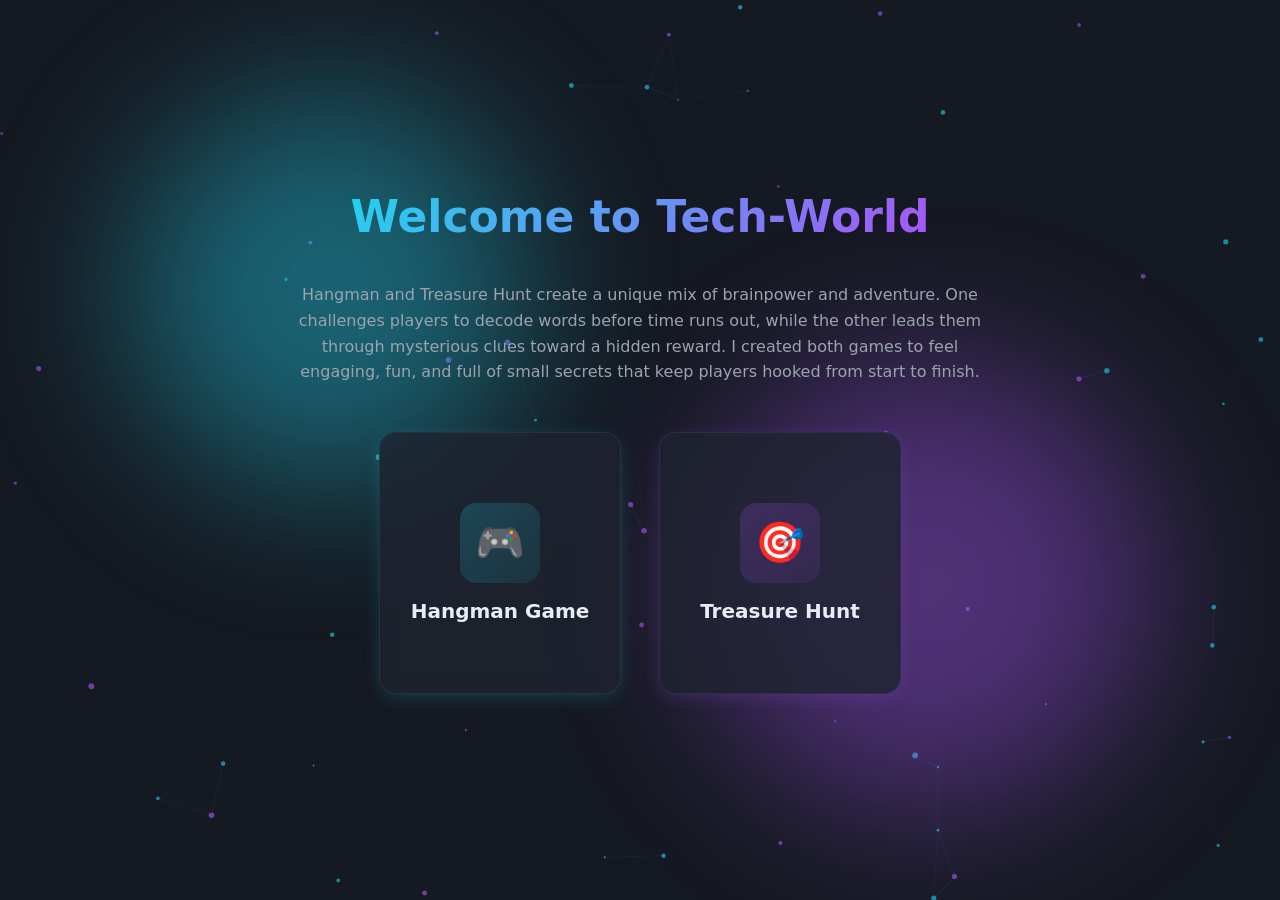
==== index.html @ 756ce025 "added all files" ====
<!DOCTYPE html>
<html lang="en">
<head>
  <meta charset="UTF-8">
  <meta name="viewport" content="width=device-width, initial-scale=1.0">
  <title>Game Selection</title>
  <style>
    * {
      margin: 0;
      padding: 0;
      box-sizing: border-box;
    }

    body {
      min-height: 100vh;
      background: #151921;
      display: flex;
      flex-direction: column;
      align-items: center;
      justify-content: center;
      font-family: 'Segoe UI', system-ui, sans-serif;
      color: #e8ecf4;
      overflow-x: hidden;
      position: relative;
    }

    /* Background canvas for particle effects */
    #particles-canvas {
      position: fixed;
      top: 0;
      left: 0;
      width: 100%;
      height: 100%;
      z-index: 0;
      pointer-events: none;
    }

    /* Glowing orbs */
    .glow-orb {
      position: fixed;
      border-radius: 50%;
      filter: blur(80px);
      opacity: 0.4;
      pointer-events: none;
      z-index: 0;
    }

    .glow-orb.cyan {
      width: 300px;
      height: 300px;
      background: #22d3ee;
      top: 10%;
      left: 10%;
      animation: pulse-cyan 4s ease-in-out infinite;
    }

    .glow-orb.purple {
      width: 350px;
      height: 350px;
      background: #a855f7;
      bottom: 10%;
      right: 10%;
      animation: pulse-purple 5s ease-in-out infinite;
    }

    @keyframes pulse-cyan {
      0%, 100% { transform: scale(1); opacity: 0.3; }
      50% { transform: scale(1.2); opacity: 0.5; }
    }

    @keyframes pulse-purple {
      0%, 100% { transform: scale(1); opacity: 0.3; }
      50% { transform: scale(1.15); opacity: 0.45; }
    }

    /* Content wrapper */
    .content {
      position: relative;
      z-index: 1;
      display: flex;
      flex-direction: column;
      align-items: center;
      justify-content: center;
      padding: 1rem;
      width: 100%;
      max-width: 800px;
    }

    h1 {
      font-size: 1.75rem;
      font-weight: 700;
      margin-bottom: 1.5rem;
      background: linear-gradient(135deg, #22d3ee, #a855f7);
      -webkit-background-clip: text;
      -webkit-text-fill-color: transparent;
      background-clip: text;
      text-align: center;
    }

    .description {
      text-align: center;
      color: #9ca3af;
      line-height: 1.6;
      margin-bottom: 2rem;
      padding: 0 1rem;
      font-size: 0.875rem;
    }

    .games-container {
      display: flex;
      gap: 1.5rem;
      flex-wrap: wrap;
      justify-content: center;
      padding: 1rem;
      width: 100%;
    }

    .game-card {
      width: 100%;
      max-width: 280px;
      height: 200px;
      background: rgba(30, 36, 48, 0.8);
      backdrop-filter: blur(10px);
      border-radius: 1rem;
      display: flex;
      flex-direction: column;
      align-items: center;
      justify-content: center;
      gap: 1rem;
      cursor: pointer;
      text-decoration: none;
      color: #e8ecf4;
      box-shadow: 0 0 0 1px #2a3140, 0 4px 20px -4px rgba(34, 211, 238, 0.3);
      transition: all 0.3s cubic-bezier(0.4, 0, 0.2, 1);
    }

    .game-card:hover {
      transform: translateY(-8px) scale(1.02);
    }

    .game-card.cyan:hover {
      box-shadow: 0 0 0 2px #22d3ee, 0 8px 40px -4px rgba(34, 211, 238, 0.5), 0 0 60px -10px rgba(34, 211, 238, 0.4);
    }

    .game-card.purple {
      box-shadow: 0 0 0 1px #2a3140, 0 4px 20px -4px rgba(168, 85, 247, 0.3);
    }

    .game-card.purple:hover {
      box-shadow: 0 0 0 2px #a855f7, 0 8px 40px -4px rgba(168, 85, 247, 0.5), 0 0 60px -10px rgba(168, 85, 247, 0.4);
    }

    .game-icon {
      width: 70px;
      height: 70px;
      border-radius: 1rem;
      display: flex;
      align-items: center;
      justify-content: center;
      font-size: 2rem;
    }

    .game-icon.cyan {
      background: linear-gradient(135deg, rgba(34, 211, 238, 0.2), rgba(34, 211, 238, 0.1));
    }

    .game-icon.purple {
      background: linear-gradient(135deg, rgba(168, 85, 247, 0.2), rgba(168, 85, 247, 0.1));
    }

    .game-name {
      font-size: 1.125rem;
      font-weight: 600;
    }

    /* Tablet and up */
    @media (min-width: 640px) {
      h1 {
        font-size: 2.25rem;
        margin-bottom: 2rem;
      }

      .description {
        font-size: 1rem;
        padding: 0 2rem;
      }

      .game-card {
        width: 220px;
        height: 240px;
      }

      .game-icon {
        width: 80px;
        height: 80px;
        font-size: 2.5rem;
      }

      .game-name {
        font-size: 1.25rem;
      }

      .glow-orb.cyan {
        width: 400px;
        height: 400px;
      }

      .glow-orb.purple {
        width: 450px;
        height: 450px;
      }
    }

    /* Desktop */
    @media (min-width: 1024px) {
      h1 {
        font-size: 2.75rem;
        margin-bottom: 2.5rem;
      }

      .games-container {
        gap: 2.5rem;
      }

      .game-card {
        width: 240px;
        height: 260px;
      }
    }
  </style>
</head>
<body>
  <!-- Background effects -->
  <canvas id="particles-canvas"></canvas>
  <div class="glow-orb cyan"></div>
  <div class="glow-orb purple"></div>

  <!-- Main content -->
  <div class="content">
    <h1>Welcome to Tech-World</h1>
    <p class="description">Hangman and Treasure Hunt create a unique mix of brainpower and adventure. One challenges players to decode words before time runs out, while the other leads them through mysterious clues toward a hidden reward. I created both games to feel engaging, fun, and full of small secrets that keep players hooked from start to finish.</p>
    
    <div class="games-container">
      <a href="game/demo/index.html" class="game-card cyan" target="_blank">
        <div class="game-icon cyan">🎮</div>
        <span class="game-name">Hangman Game</span>
      </a>
      
      <a href="/game/Treasure hunt/index.html" class="game-card purple" target="_blank">
        <div class="game-icon purple">🎯</div>
        <span class="game-name">Treasure Hunt</span>
      </a>
    </div>
  </div>

  <script>
    // Particle animation
    const canvas = document.getElementById('particles-canvas');
    const ctx = canvas.getContext('2d');
    let particles = [];
    const particleCount = 60;
    const connectionDistance = 120;

    function resizeCanvas() {
      canvas.width = window.innerWidth;
      canvas.height = window.innerHeight;
    }

    class Particle {
      constructor() {
        this.x = Math.random() * canvas.width;
        this.y = Math.random() * canvas.height;
        this.vx = (Math.random() - 0.5) * 0.5;
        this.vy = (Math.random() - 0.5) * 0.5;
        this.radius = Math.random() * 2 + 1;
        this.color = Math.random() > 0.5 ? 'rgba(34, 211, 238, 0.6)' : 'rgba(168, 85, 247, 0.6)';
      }

      update() {
        this.x += this.vx;
        this.y += this.vy;

        if (this.x < 0 || this.x > canvas.width) this.vx *= -1;
        if (this.y < 0 || this.y > canvas.height) this.vy *= -1;
      }

      draw() {
        ctx.beginPath();
        ctx.arc(this.x, this.y, this.radius, 0, Math.PI * 2);
        ctx.fillStyle = this.color;
        ctx.fill();
      }
    }

    function initParticles() {
      particles = [];
      for (let i = 0; i < particleCount; i++) {
        particles.push(new Particle());
      }
    }

    function drawConnections() {
      for (let i = 0; i < particles.length; i++) {
        for (let j = i + 1; j < particles.length; j++) {
          const dx = particles[i].x - particles[j].x;
          const dy = particles[i].y - particles[j].y;
          const distance = Math.sqrt(dx * dx + dy * dy);

          if (distance < connectionDistance) {
            const opacity = (1 - distance / connectionDistance) * 0.3;
            ctx.beginPath();
            ctx.moveTo(particles[i].x, particles[i].y);
            ctx.lineTo(particles[j].x, particles[j].y);
            ctx.strokeStyle = `rgba(100, 150, 200, ${opacity})`;
            ctx.lineWidth = 0.5;
            ctx.stroke();
          }
        }
      }
    }

    function animate() {
      ctx.clearRect(0, 0, canvas.width, canvas.height);
      
      particles.forEach(particle => {
        particle.update();
        particle.draw();
      });

      drawConnections();
      requestAnimationFrame(animate);
    }

    // Initialize
    resizeCanvas();
    initParticles();
    animate();

    window.addEventListener('resize', () => {
      resizeCanvas();
      initParticles();
    });

    // Card click feedback
    document.querySelectorAll('.game-card').forEach(card => {
      card.addEventListener('click', function(e) {
        this.style.transform = 'scale(0.95)';
        setTimeout(() => {
          this.style.transform = '';
        }, 100);
      });
    });
  </script>
</body>
</html>
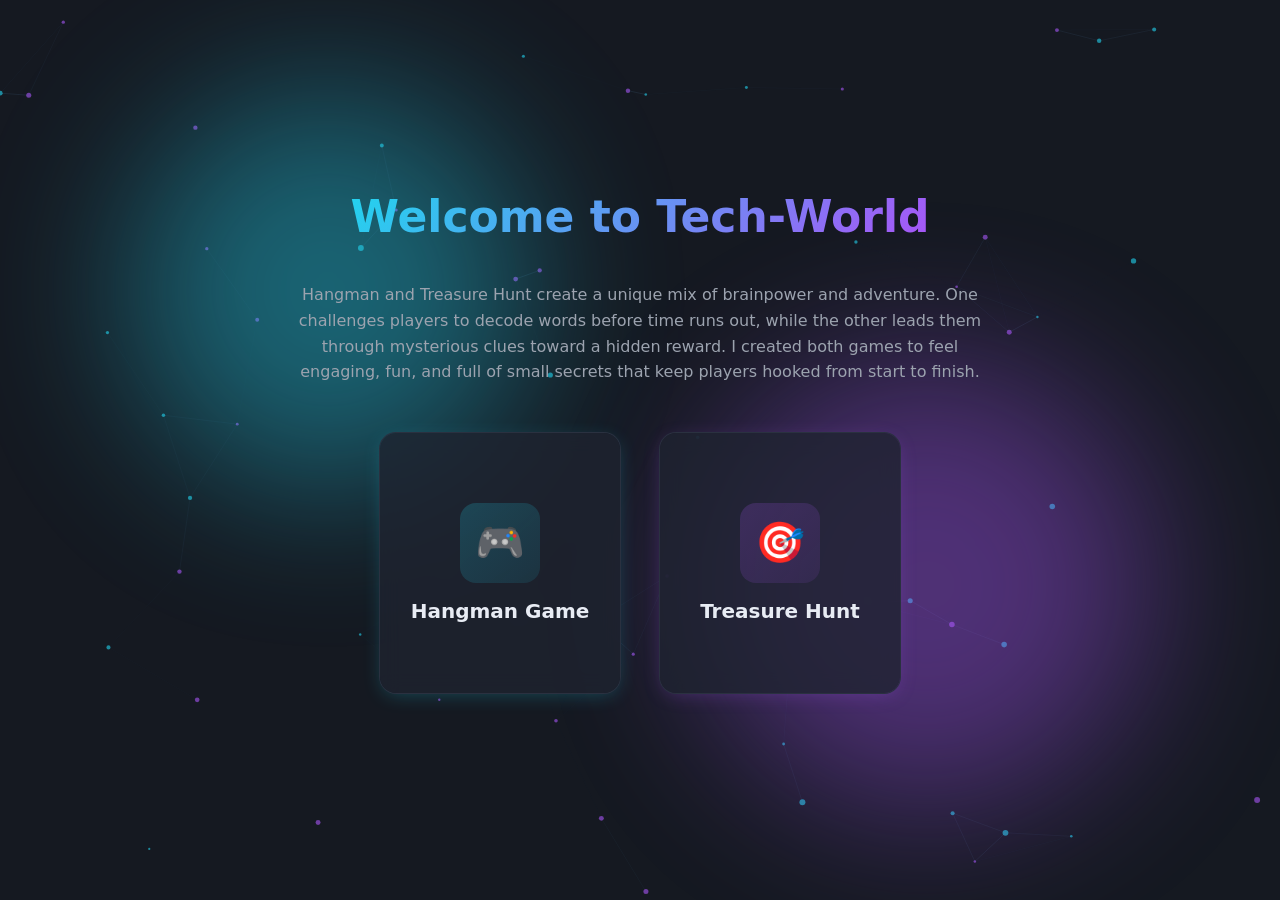
==== commit fa5a1817: "Update index.html" ====
--- a/index.html
+++ b/index.html
@@ -246,7 +246,7 @@
         <span class="game-name">Hangman Game</span>
       </a>
       
-      <a href="/game/Treasure hunt/index.html" class="game-card purple" target="_blank">
+      <a href="game/Treasure_Hunt/index.html" class="game-card purple" target="_blank">
         <div class="game-icon purple">🎯</div>
         <span class="game-name">Treasure Hunt</span>
       </a>
